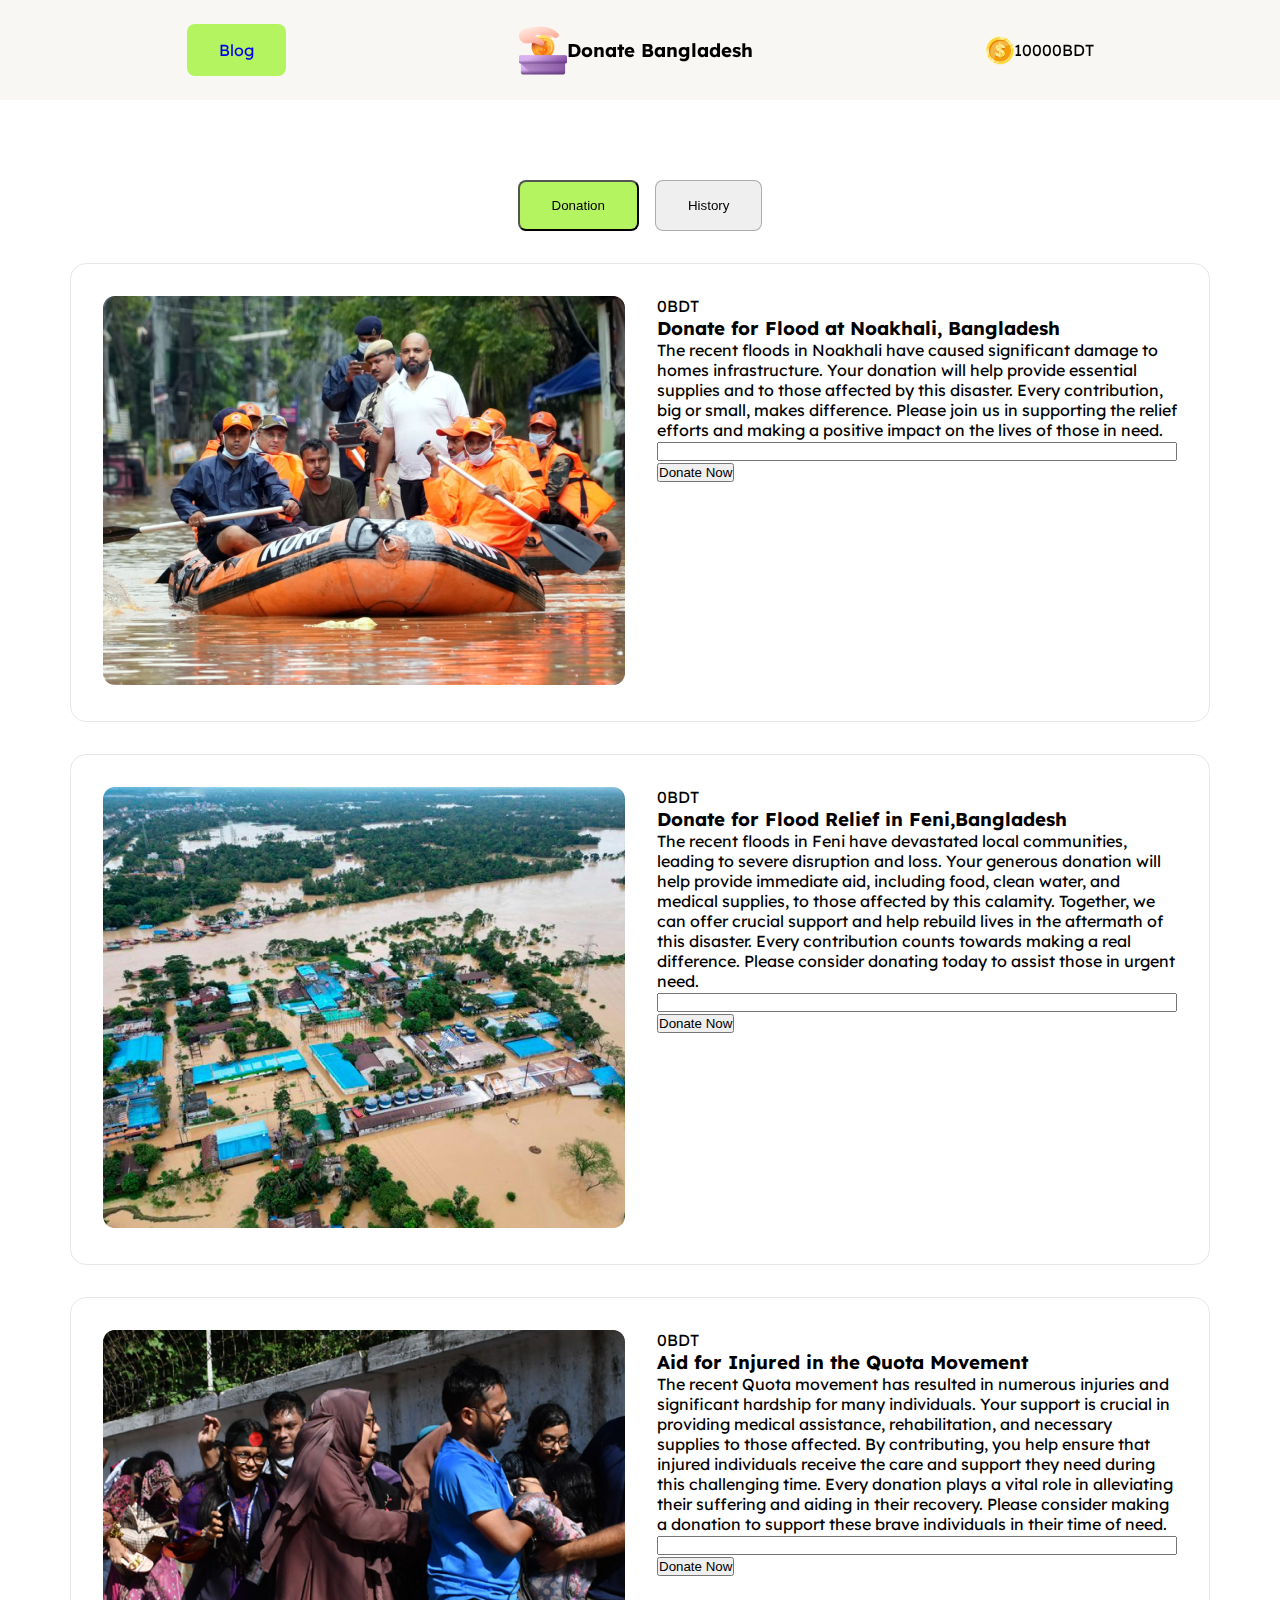
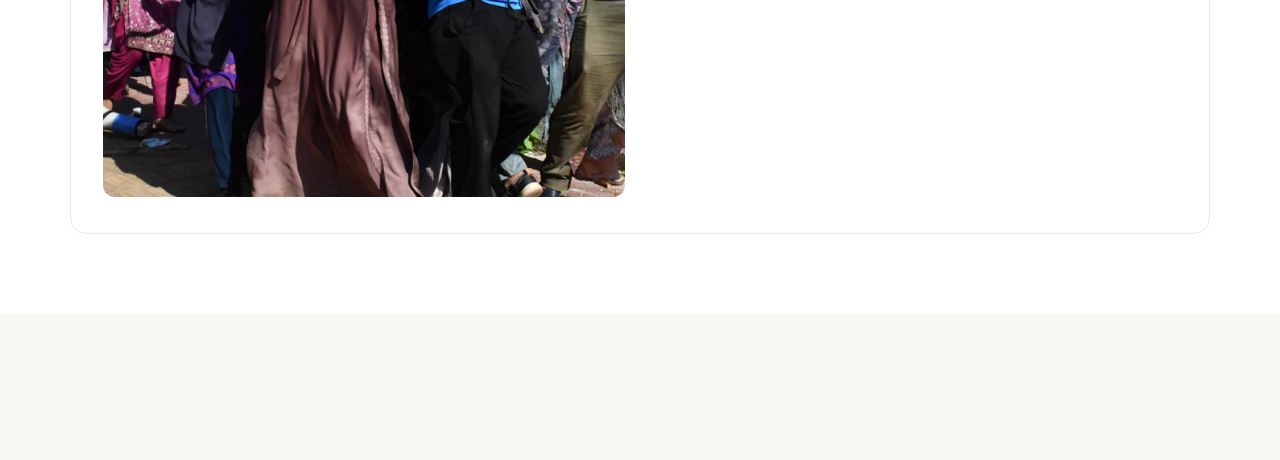
==== index.html @ 24f2f6c2 "data added" ====
<!DOCTYPE html>
<html lang="en">
<head>
    <meta charset="UTF-8">
    <meta name="viewport" content="width=device-width, initial-scale=1.0">
    <title>Donate Bangladesh</title>
    <link rel="preconnect" href="https://fonts.googleapis.com">
    <link rel="preconnect" href="https://fonts.gstatic.com" crossorigin>
    <link href="https://fonts.googleapis.com/css2?family=Lexend:wght@100..900&display=swap" rel="stylesheet">
    <link rel="stylesheet" href="css/style.css">
</head>
<body>
    <nav class="navbar">
        <div class="nav-items">
            <div class="items container d-flex flex-aline-center">
                <div class="blog d-flex "><a class="btn-1" href="pages/blog.html">Blog</a></div>
                <div class="logo d-flex flex-aline-center"><img src="images/logo.png" alt=""><h3>Donate Bangladesh</h3></div>
                <div class="account d-flex flex-aline-center"><img src="images/coin.png" alt=""><span id="m-balance">10000</span><p>BDT</p></div>
            </div>
        </div>
        <div class="donate-btn container d-flex">
            <button id="donation-btn" class="btn-1">Donation</button>
            <button id="history-btn" class="btn-2">History</button>
        </div>
    </nav>
    <div id="donate-section" class="donate-section container d-flex">
        <div class="donate-card d-flex">
            <div class="donate-pic"><img src="images/noakhali.png" alt=""></div>
            <div class="donate-details">
                <div  class="donate-balance"><span id="n-taka">0</span>BDT</div>
                <h3>Donate for Flood at Noakhali, Bangladesh</h3>
                <p>The recent floods in Noakhali have caused significant damage to homes  infrastructure. Your donation will help provide essential supplies and  to those affected by this disaster. Every contribution, big or small, makes  difference. Please join us in supporting the relief efforts and making a positive impact on the lives of those in need.</p>
                <form action=""><input id="nd-amount" type="text"></form>
                <button id="nflood">Donate Now</button>
            </div>
        </div>
        <div class="donate-card d-flex">
            <div class="donate-pic"><img src="images/feni.png" alt=""></div>
            <div class="donate-details">
                <div class="donate-balance"><span id="f-taka">0</span>BDT</div>
                <h3>Donate for Flood Relief in Feni,Bangladesh</h3>
                <p>The recent floods in Feni have devastated local communities, leading to severe disruption and loss. Your generous donation will help provide immediate aid, including food, clean water, and medical supplies, to those affected by this calamity. Together, we can offer crucial support and help rebuild lives in the aftermath of this disaster. Every contribution counts towards making a real difference. Please consider donating today to assist those in urgent need.</p>
                <form action=""><input id="fd-amount" type="text"></form>
                <button id="fflood">Donate Now</button>
            </div>
        </div>
        <div class="donate-card d-flex">
            <div class="donate-pic"><img src="images/quota-protest.png" alt=""></div>
            <div class="donate-details">
                <div class="donate-balance"><span id="q-taka">0</span>BDT</div>
                <h3>Aid for Injured in the Quota Movement</h3>
                <p>The recent Quota movement has resulted in numerous injuries and significant hardship for many individuals. Your support is crucial in providing medical assistance, rehabilitation, and necessary supplies to those affected. By contributing, you help ensure that injured individuals receive the care and support they need during this challenging time. Every donation plays a vital role in alleviating their suffering and aiding in their recovery. Please consider making a donation to support these brave individuals in their time of need.</p>
                <form action=""><input id="qd-amount" type="text"></form>
                <button id="qu-pro">Donate Now</button>
            </div>
        </div>
    </div>
    <div id="history-section" class="history container hidden">
        <h2>Donation List</h2>
        <div id="history-list">

        </div>
    </div>
    <footer></footer>
    <script src="js/script.js"></script>
</body>
</html>
---- css/style.css ----
*{
    padding: 0;
    margin: 0;
    box-sizing: border-box;
}
a{
    display: inline-block;
    text-decoration: none;
}
h3,p{
    margin: 0;
}
.hidden{
    display: none !important;
}
.d-flex{
    display: flex;
}
.flex-aline-center{
    align-items: center;
}
.container{
    width: 1140px;
    margin: 0 auto;
}
body{
    font-family: "Lexend", sans-serif;
}
.navbar{
    position: sticky;
    top: 0;
    z-index: 9;
    margin-bottom: 32px;
    background: rgba(255, 255, 255, 0.8);
}
.navbar .nav-items{
    background: rgb(249, 247, 243);
}
.navbar .nav-items .items{
    padding: 24px 0;
    justify-content: space-around;
}
.navbar .donate-btn{
    margin-top: 80px;
    justify-content: center;
    gap: 16px;
}
.btn-1{
    padding: 16px 32px;
    border-radius: 8px;
    background: rgb(180, 244, 97);
}
.btn-2{
    padding: 16px 32px 16px 32px;
    border: 1px solid rgba(17, 17, 17, 0.3);
    border-radius: 8px;
}
.donate-section{
    flex-direction: column;
    gap: 32px;
    margin: 32px auto 80px;
}
.donate-card{
    padding: 32px;
    border: 1px solid rgba(17, 17, 17, 0.1);
    border-radius: 16px;
    gap: 32px;
}
.donate-card .donate-details{
    width: 50%;
}
.donate-card .donate-details form input{
    width: 100%;
}
.history{
    padding: 50px 0;
}
.history p{
    background: rgb(180, 244, 97);
    margin-bottom: 10px;
}
footer{
    height: 146px;
    background: rgb(249, 247, 243);
}
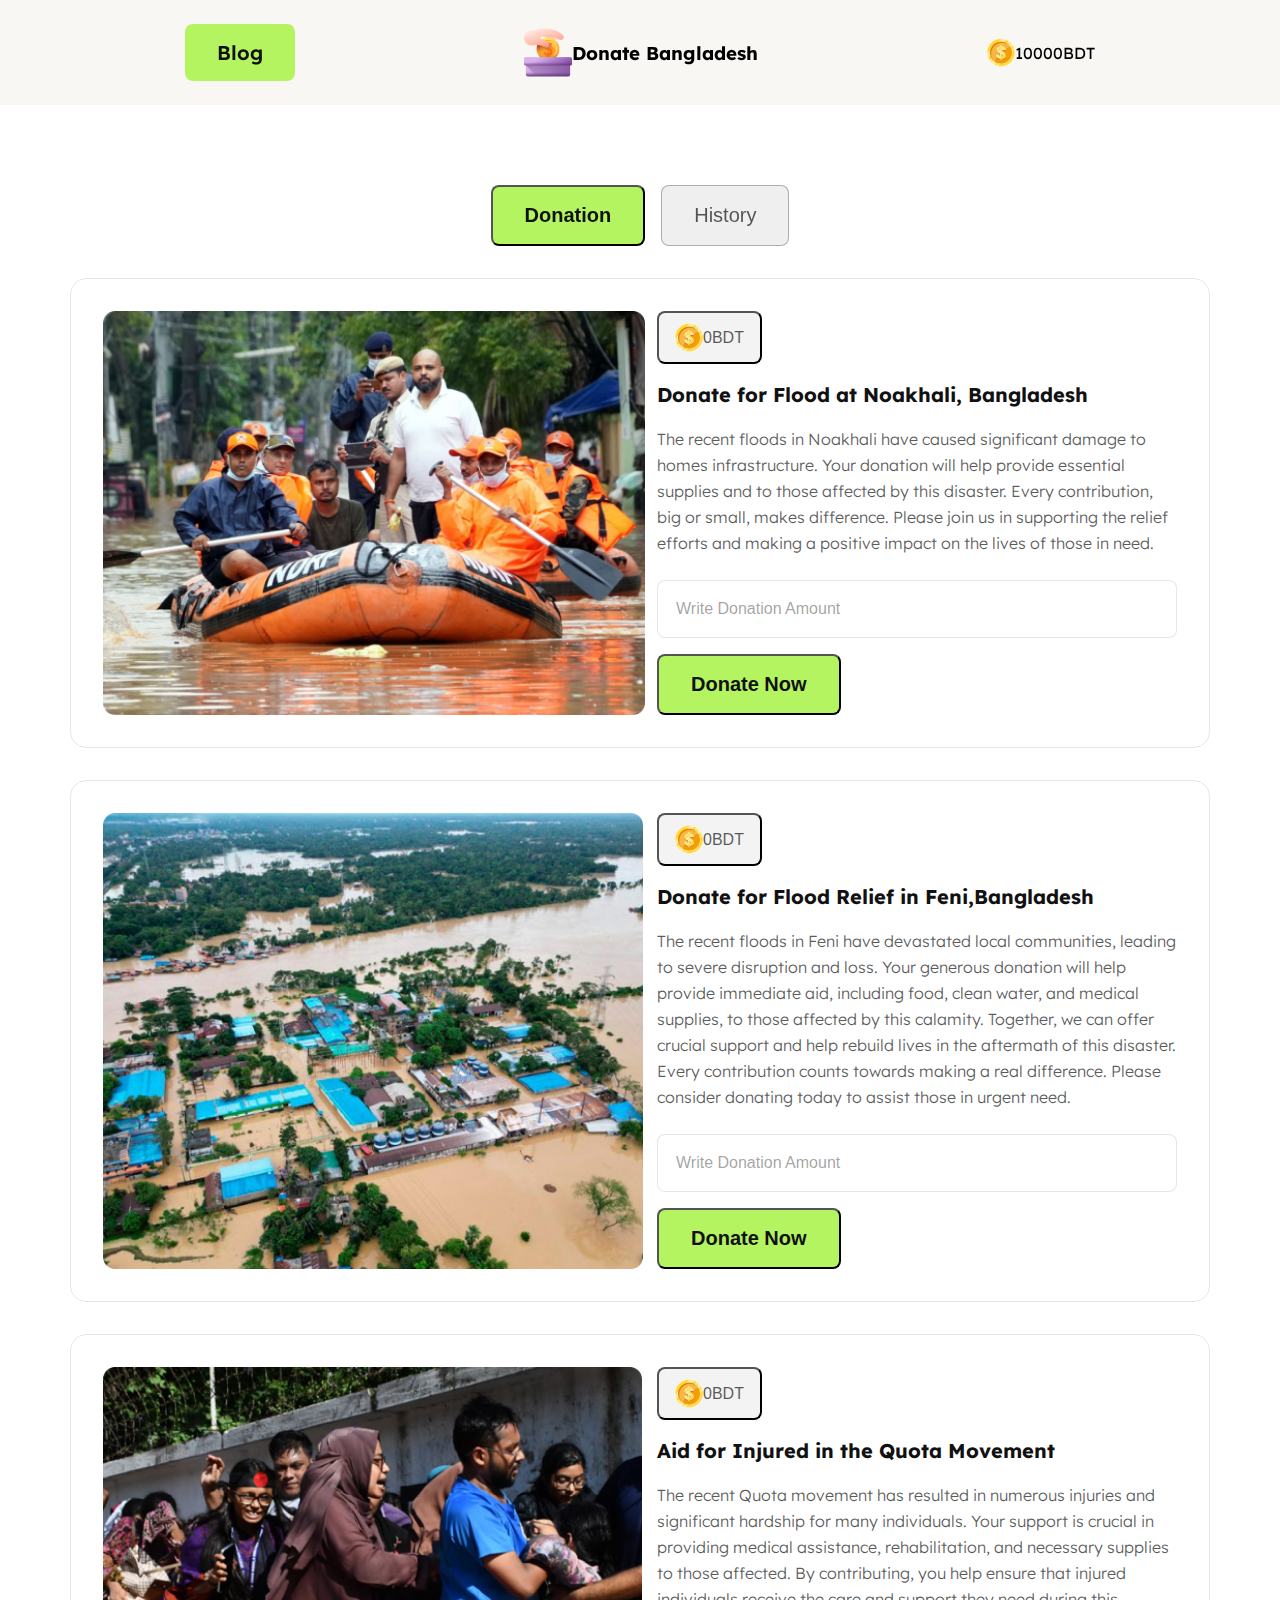
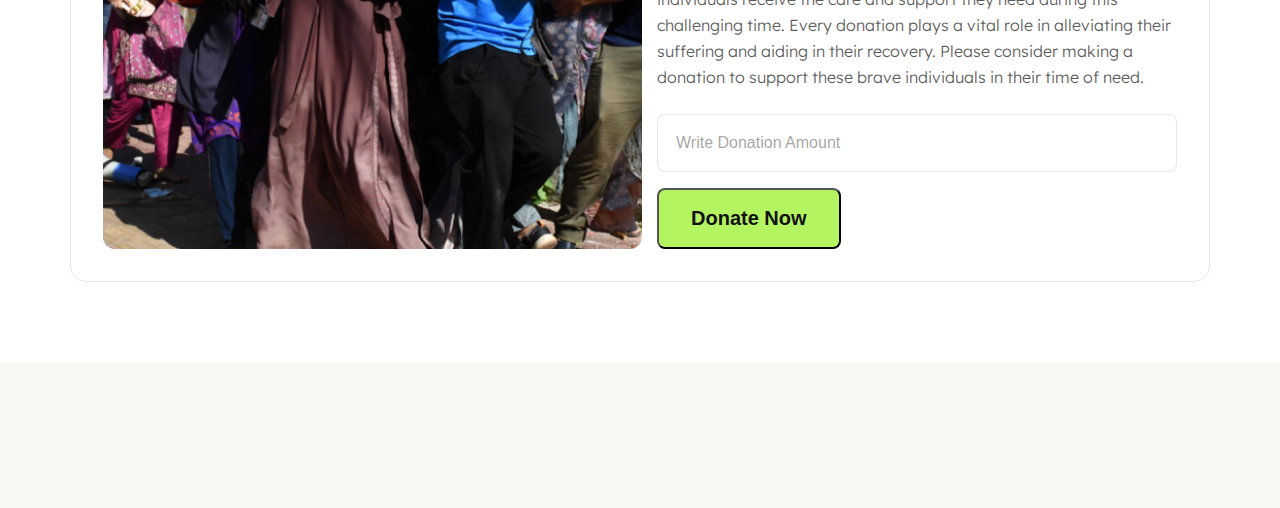
==== commit 84186cf0: "added css" ====
--- a/index.html
+++ b/index.html
@@ -10,6 +10,7 @@
     <link rel="stylesheet" href="css/style.css">
 </head>
 <body>
+<!-- ===========================NAVBAR================================== -->
     <nav class="navbar">
         <div class="nav-items">
             <div class="items container d-flex flex-aline-center">
@@ -23,38 +24,46 @@
             <button id="history-btn" class="btn-2">History</button>
         </div>
     </nav>
+<!-- =========================DONATE Section============================== -->
     <div id="donate-section" class="donate-section container d-flex">
         <div class="donate-card d-flex">
             <div class="donate-pic"><img src="images/noakhali.png" alt=""></div>
             <div class="donate-details">
-                <div  class="donate-balance"><span id="n-taka">0</span>BDT</div>
+                <div  class="donate-balance">
+                    <button class="donate-balance-btn d-flex flex-aline-center"><img src="images/coin.png" alt=""> <span id="n-taka">0</span> BDT</button>
+                </div>
                 <h3>Donate for Flood at Noakhali, Bangladesh</h3>
                 <p>The recent floods in Noakhali have caused significant damage to homes  infrastructure. Your donation will help provide essential supplies and  to those affected by this disaster. Every contribution, big or small, makes  difference. Please join us in supporting the relief efforts and making a positive impact on the lives of those in need.</p>
-                <form action=""><input id="nd-amount" type="text"></form>
-                <button id="nflood">Donate Now</button>
+                <form action=""><input id="nd-amount" type="text" placeholder="Write Donation Amount"></form>
+                <button id="nflood" class="btn-1">Donate Now</button>
             </div>
         </div>
         <div class="donate-card d-flex">
             <div class="donate-pic"><img src="images/feni.png" alt=""></div>
             <div class="donate-details">
-                <div class="donate-balance"><span id="f-taka">0</span>BDT</div>
+                <div  class="donate-balance">
+                    <button class="donate-balance-btn d-flex flex-aline-center"><img src="images/coin.png" alt=""> <span id="f-taka">0</span> BDT</button>
+                </div>
                 <h3>Donate for Flood Relief in Feni,Bangladesh</h3>
                 <p>The recent floods in Feni have devastated local communities, leading to severe disruption and loss. Your generous donation will help provide immediate aid, including food, clean water, and medical supplies, to those affected by this calamity. Together, we can offer crucial support and help rebuild lives in the aftermath of this disaster. Every contribution counts towards making a real difference. Please consider donating today to assist those in urgent need.</p>
-                <form action=""><input id="fd-amount" type="text"></form>
-                <button id="fflood">Donate Now</button>
+                <form action=""><input id="fd-amount" type="text" placeholder="Write Donation Amount"></form>
+                <button id="fflood" class="btn-1">Donate Now</button>
             </div>
         </div>
         <div class="donate-card d-flex">
             <div class="donate-pic"><img src="images/quota-protest.png" alt=""></div>
             <div class="donate-details">
-                <div class="donate-balance"><span id="q-taka">0</span>BDT</div>
+                <div  class="donate-balance">
+                    <button class="donate-balance-btn d-flex flex-aline-center"><img src="images/coin.png" alt=""> <span id="q-taka">0</span> BDT</button>
+                </div>
                 <h3>Aid for Injured in the Quota Movement</h3>
                 <p>The recent Quota movement has resulted in numerous injuries and significant hardship for many individuals. Your support is crucial in providing medical assistance, rehabilitation, and necessary supplies to those affected. By contributing, you help ensure that injured individuals receive the care and support they need during this challenging time. Every donation plays a vital role in alleviating their suffering and aiding in their recovery. Please consider making a donation to support these brave individuals in their time of need.</p>
-                <form action=""><input id="qd-amount" type="text"></form>
-                <button id="qu-pro">Donate Now</button>
+                <form action=""><input id="qd-amount" type="text" placeholder="Write Donation Amount"></form>
+                <button id="qu-pro" class="btn-1">Donate Now</button>
             </div>
         </div>
     </div>
+<!-- =================================Donation History Section========================================= -->
     <div id="history-section" class="history container hidden">
         <h2>Donation List</h2>
         <div id="history-list">
--- a/css/style.css
+++ b/css/style.css
@@ -26,6 +26,25 @@
 body{
     font-family: "Lexend", sans-serif;
 }
+.btn-1{
+    padding: 16px 32px;
+    border-radius: 8px;
+    background: rgb(180, 244, 97);
+    color: rgb(17, 17, 17);
+    font-size: 20px;
+    font-weight: 600;
+    line-height: 25px;
+}
+.btn-2{
+    padding: 16px 32px 16px 32px;
+    border: 1px solid rgba(17, 17, 17, 0.3);
+    border-radius: 8px;
+    color: rgba(17, 17, 17, 0.7);
+    font-size: 20px;
+    font-weight: 500;
+    line-height: 25px;
+}
+/* =========================NAVBAR=========================== */
 .navbar{
     position: sticky;
     top: 0;
@@ -45,16 +64,7 @@
     justify-content: center;
     gap: 16px;
 }
-.btn-1{
-    padding: 16px 32px;
-    border-radius: 8px;
-    background: rgb(180, 244, 97);
-}
-.btn-2{
-    padding: 16px 32px 16px 32px;
-    border: 1px solid rgba(17, 17, 17, 0.3);
-    border-radius: 8px;
-}
+/* =======================DONATE Section========================== */
 .donate-section{
     flex-direction: column;
     gap: 32px;
@@ -69,15 +79,55 @@
 .donate-card .donate-details{
     width: 50%;
 }
+.donate-card .donate-pic img{
+    height: 100%;
+}
+.donate-card .donate-details .donate-balance .donate-balance-btn{
+    padding: 10px 16px 10px 16px;
+    border-radius: 8px;
+    background: rgba(17, 17, 17, 0.05);
+    font-size: 16px;
+    font-weight: 400;
+    line-height: 20px;
+    color: rgba(17, 17, 17, 0.7);
+}
+.donate-card .donate-details h3{
+    color: rgb(17, 17, 17);
+    font-size: 20px;
+    font-weight: 700;
+    line-height: 30px;
+    margin: 16px 0;
+}
+.donate-card .donate-details p{
+    color: rgba(17, 17, 17, 0.7);
+    font-size: 16px;
+    font-weight: 300;
+    line-height: 26px;
+}
 .donate-card .donate-details form input{
     width: 100%;
+    border: 1px solid rgba(17, 17, 17, 0.1);
+    border-radius: 8px;
+    background: rgb(255, 255, 255);
+    padding: 18px;
+    color: #000;
+    font-size: 16px;
+    font-weight: 300;
+    line-height: 20px;
+    outline: 0;
+    margin: 24px 0 16px;
 }
+.donate-card .donate-details form input::placeholder{
+    color: rgba(17, 17, 17, 0.4);
+}
+/* ================Donation History Section==================== */
 .history{
     padding: 50px 0;
 }
 .history p{
     background: rgb(180, 244, 97);
     margin-bottom: 10px;
+    padding: 8px 8px;
 }
 footer{
     height: 146px;
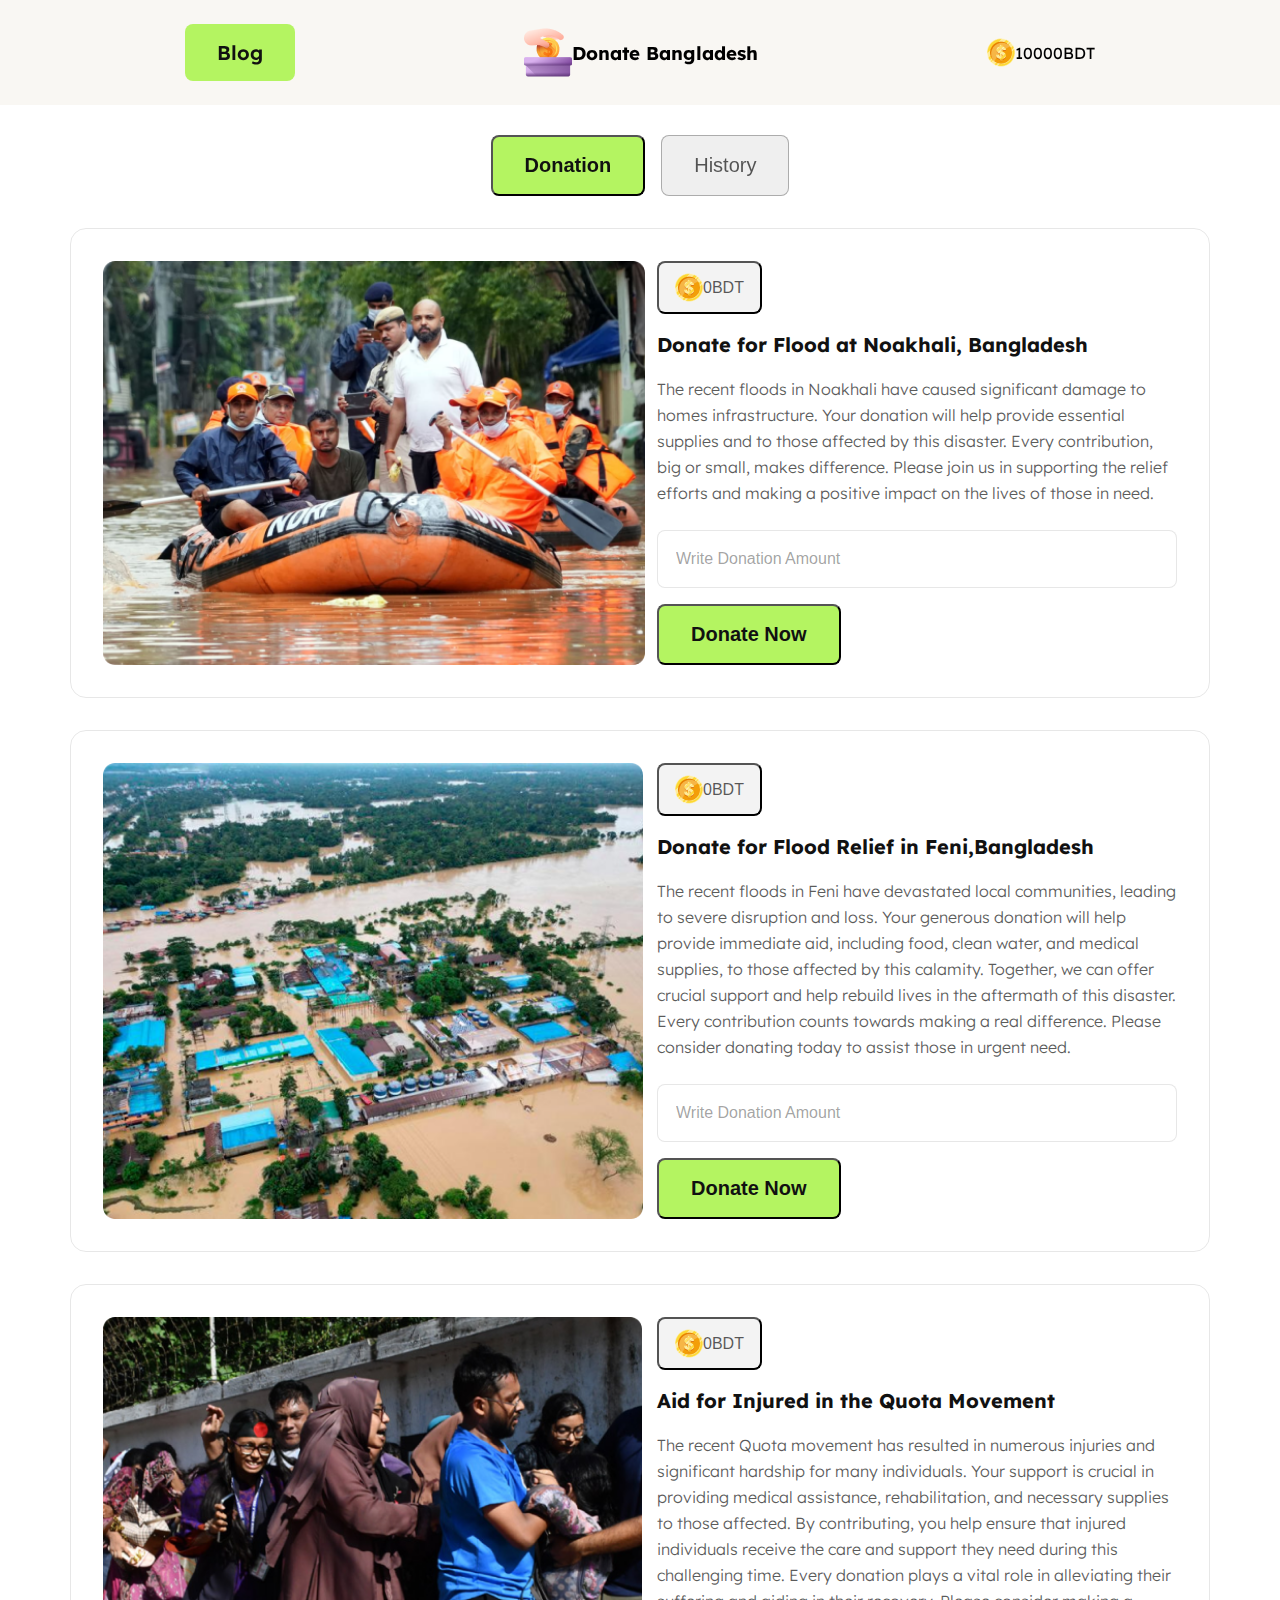
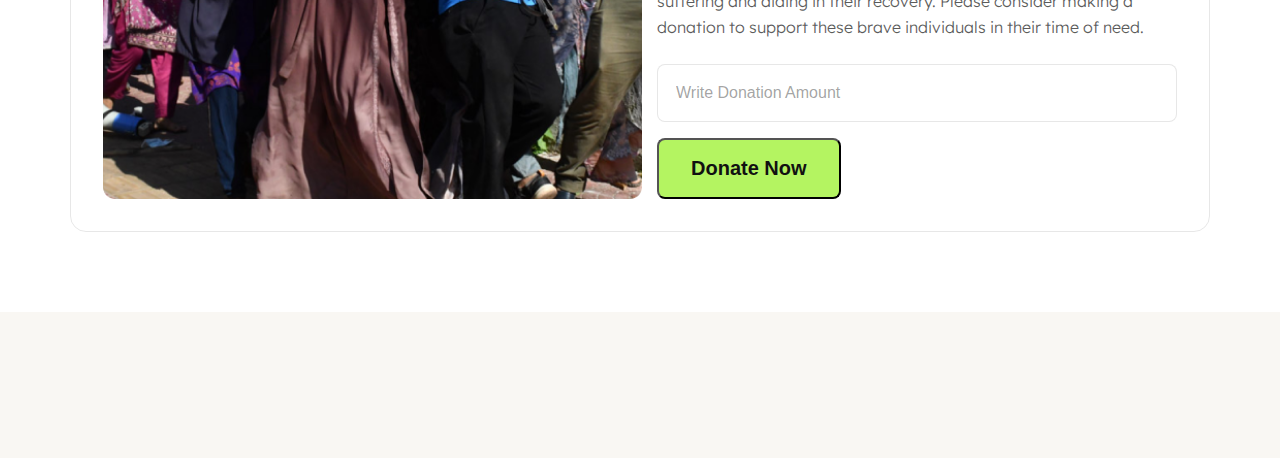
==== commit 0825b4a8: "changes" ====
--- a/index.html
+++ b/index.html
@@ -66,9 +66,7 @@
 <!-- =================================Donation History Section========================================= -->
     <div id="history-section" class="history container hidden">
         <h2>Donation List</h2>
-        <div id="history-list">
-
-        </div>
+        <div id="history-list"></div>
     </div>
     <footer></footer>
     <script src="js/script.js"></script>
--- a/css/style.css
+++ b/css/style.css
@@ -60,7 +60,7 @@
     justify-content: space-around;
 }
 .navbar .donate-btn{
-    margin-top: 80px;
+    margin-top: 30px;
     justify-content: center;
     gap: 16px;
 }
